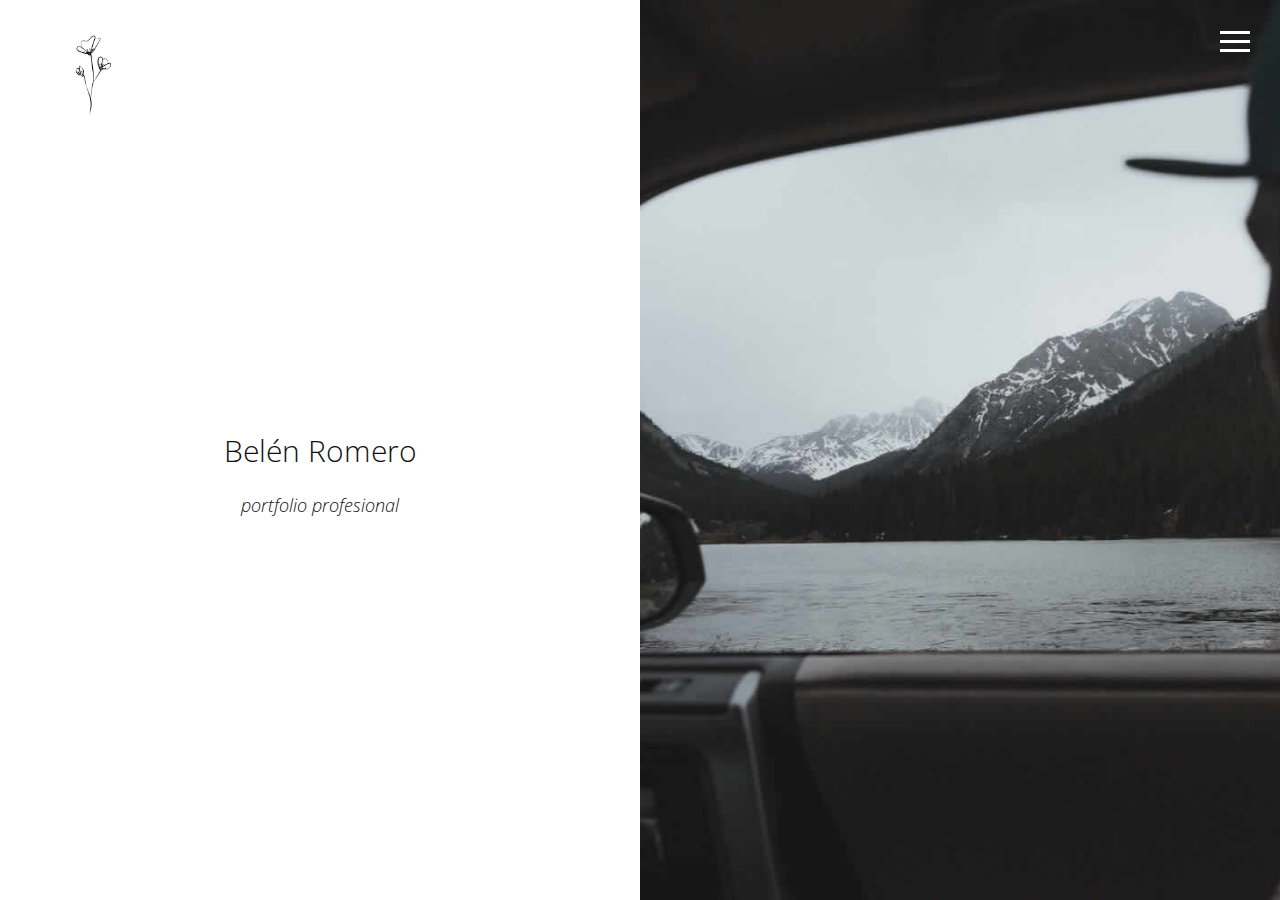
==== index.html @ e31528ba "Add files via upload" ====
<!DOCTYPE html>
<html lang="es">
   <head>
      <meta charset="utf-8">
      <meta http-equiv="X-UA-Compatible" content="IE=edge">
      <meta name="viewport" content="width=device-width, initial-scale=1">
      <meta name="description" content="un portfolio con mis proyectos y trabajos">
      <meta name="author" content="Belén Romero">
      <title>Belén Romero - Portfolio</title>
      <!-- Css -->
      <link href="css/bootstrap.css" rel="stylesheet">
      <link href="css/style.css" rel="stylesheet">
<link rel="icon" href="img/favicon.png" type="image/png">
   </head>
   <body>
      <nav class="navbar navbar-default navbar-fixed-top">
         <div class="col-md-12">
            <div class="nav">
               <button class="btn-nav">
               <span class="icon-bar inverted top"></span>
               <span class="icon-bar inverted middle"></span>
               <span class="icon-bar inverted bottom"></span>
               </button>
            </div>
            <a class="navbar-brand" href="index.html">
            <img class="logo" src="img/logo.png" alt="logo">
            </a>
            <div class="nav-content hideNav hidden">
               <ul class="nav-list vcenter">
                  <li class="nav-item"><a class="item-anchor" href="index.html">Inicio</a></li>
                  <li class="nav-item"><a class="item-anchor" href="about.html">Sobre mi</a></li>
                  <li class="nav-item"><a class="item-anchor" href="portfolio.html">Portfolio</a></li>
                  <li class="nav-item"><a class="item-anchor" href="contact.html">Contacto</a></li>
               </ul>
            </div>
         </div>
      </nav>
      <!-- Header -->
      <div class="span12">
         <div class="col-md-6 no-gutter text-center fill">
            <h2 class="vcenter">Belén Romero</h2>
            <p><i><h4 class="vcenter">portfolio profesional</h4><i><p> 
         </div>
         <div class="col-md-6 no-gutter text-center">
            <div id="header" data-speed="2" data-type="background">
               <div id="headslide" class="carousel slide" data-ride="carousel">
                  <div class="carousel-inner" role="listbox">
                     <div class="item active">
                        <img src="img/4.jpg" alt="Slide">
                     </div>
                     <div class="item">
                        <img src="img/3.jpg" alt="Slide">
                     </div>
                     <div class="item">
                        <img src="img/1.jpg" alt="Slide">
                     </div>
                     <div class="item">
                        <img src="img/2.jpg" alt="Slide">
                     </div>
                  </div>
               </div>
            </div>
         </div>
      </div>
      <div style="clear:both;"></div>
      <!-- script -->
      <script src="js/jquery.js"></script>
      <script src="js/bootstrap.min.js"></script>
      <script src="js/menu-color.js"></script>
      <script src="js/modernizr.js"></script>
      <script src="js/script.js"></script>
   </body>
</html>
---- css/style.css ----
@import url(https://fonts.googleapis.com/css?family=Open+Sans:400,300);
@import 'https://fonts.googleapis.com/css?family=Fauna+One';

/*---------- Global Style ----------*/

body {
    color: #222;
    font-family: 'Fauna One', serif;
    font-size: 17px;
    line-height: 1.8!important;
}
html {
    overflow-x: hidden;
}
h1,
h2,
h3,
h4,
h5,
h6 {
    font-family: 'Open Sans', sans-serif;
    font-weight: 200;
    color: #111;
    line-height: 1.5em;
    margin-top: 0;
}
p {
    font-family: 'Fauna One', serif;
    font-weight: 300;
    margin-top: 1px;
}
p,
ul,
li {
    color: #666;
}
section {
    padding-top: 185px;
    padding-bottom: 185px;
}
.no-gutter {
    padding-right: 0;
    padding-left: 0;
}
a,
a:link {
    color: #666;
}
a:hover,
a:focus,
a:visited {
    color: #666;
    text-decoration: none;
}
.vcenter {
    position: relative;
    top: 50%;
    transform: translateY(-50%);
    -webkit-transform: translateY(-50%);
    -ms-transform: translateY(-50%);
}
.fill {
    height: 100vh;
}
.margin-top-05 {
    margin-top: 0.5em;
}
.margin-top-10 {
    margin-top: 1.0em;
}
.margin-top-15 {
    margin-top: 1.5em;
}
.margin-top-20 {
    margin-top: 2.0em;
}
.margin-top-25 {
    margin-top: 2.5em;
}
.margin-top-30 {
    margin-top: 3.0em;
}
.margin-top-35 {
    margin-top: 3.5em;
}
.margin-top-40 {
    margin-top: 4.0em;
}
.margin-top-45 {
    margin-top: 4.5em;
}

/*---------- Navbar ----------*/

.nav {
    position: relative;
    width: auto;
    display: inline-block;
    border: none;
    float: right;
    z-index: 99999;
}
.navbar-fixed-top {
    padding-top: 10px;
}
.navbar-brand {
    padding-top: 25px;
}
.navbar-brand > img {
    max-width: 127px;
    z-index: 9999;
}
@media (max-width: 768px) {
    .navbar-brand {
        padding-left: 0px;
    }
}
.navbar-default {
    background-color: transparent;
    border-color: transparent;
}
.navbar-default.color-fill {
    background-color: #fff;
    border-color: transparent;
}
.btn-nav {
    background: transparent;
    border: none;
    padding: 15px;
    -webkit-transition: all .5s ease;
    -moz-transition: all .5s ease;
    -ms-transition: all .5s ease;
    -o-transition: all .5s ease;
    transition: all .5s ease;
    cursor: pointer;
    z-index: 99999;
}
@media (max-width: 768px) {
    .btn-nav {
        padding: 15px 0;
    }
}
.btn-nav:focus {
    outline: 0;
}
.icon-bar {
    display: block;
    margin: 6px 0;
    width: 30px;
    height: 3px;
    background-color: #222;
}
.icon-bar.inverted {
    background-color: #fff;
}
@media (max-width: 992px) {
    .icon-bar.inverted {
        background-color: #222;
    }
}
.opaque {
    background-color: #fff!important;
}
.btn-nav:hover .icon-bar {
    -webkit-transition: all 1s ease;
    -moz-transition: all 1s ease;
    -ms-transition: all 1s ease;
    -o-transition: all 1s ease;
    transition: all 1s ease;
    background-color: #555;
}
.nav-content {
    position: fixed;
    top: -100%;
    bottom: 0;
    left: 0;
    right: 0;
    background-color: rgba(255, 255, 255, 1);
    display: block;
    height: 100%;
    z-index: 9;
}
.nav-list {
    list-style: none;
    padding: 0;
    position: relative;
}
.item-anchor {
    color: #fff;
    font-size: 30px;
    font-weight: 100;
    position: relative;
    text-decoration: none;
    padding: 10px;
}
.item-anchor:hover,
.item-anchor:focus {
    color: #ffffff;
    -webkit-transition: all 1s ease;
    -moz-transition: all 1s ease;
    -ms-transition: all 1s ease;
    -o-transition: all 1s ease;
    transition: all 1s ease;
}
.item-anchor:hover:after,
.item-anchor:focus:after {
    width: 100%;
    background: #f7f7f7;
    -webkit-transition: all 1s ease;
    -moz-transition: all 1s ease;
    -ms-transition: all 1s ease;
    -o-transition: all 1s ease;
    transition: all 1s ease;
}
.nav-item {
    font-family: 'Open Sans', sans-serif;
    margin: 10px auto;
    text-align: center;
    color: #222;
}
.nav-item a:link,
.nav-item a:hover,
.nav-item a:focus {
    color: #222;
}
.nav-item a:hover,
.nav-item a:focus {
    border-bottom: 2px solid #222;
}
.animated {
    display: block;
    margin: 0 auto;
}
.animated:hover .icon-bar,
.animated:focus .icon-bar {
    background-color: #fff;
}
.animated:focus {
    cursor: pointer;
    z-index: 9999;
}
.middle {
    margin: 0 auto;
}
.icon-bar {
    -webkit-transition: all .7s ease;
    -moz-transition: all .7s ease;
    -ms-transition: all .7s ease;
    -o-transition: all .7s ease;
    transition: all .7s ease;
    z-index: 999999;
}
.animated .icon-bar {
    z-index: 999999;
    background-color: #222!important;
}
.animated .top {
    -webkit-transform: translateY(7px) rotateZ(45deg);
    -moz-transform: translateY(7px) rotateZ(45deg);
    -ms-transform: translateY(7px) rotateZ(45deg);
    -o-transform: translateY(7px) rotateZ(45deg);
    transform: translateY(7px) rotateZ(45deg);
}
.animated .bottom {
    -webkit-transform: translateY(-11px) rotateZ(-45deg);
    -moz-transform: translateY(-11px) rotateZ(-45deg);
    -ms-transform: translateY(-11px) rotateZ(-45deg);
    -o-transform: translateY(-11px) rotateZ(-45deg);
    transform: translateY(-11px) rotateZ(-45deg);
}
.animated .middle {
    width: 0;
}
@keyframes showNav {
    from {
        top: -100%;
    }
    to {
        top: 0;
    }
}
@-webkit-keyframes showNav {
    from {
        top: -100%;
    }
    to {
        top: 0;
    }
}
@-moz-keyframes showNav {
    from {
        top: -100%;
    }
    to {
        top: 0;
    }
}
@-o-keyframes showNav {
    from {
        top: -100%;
    }
    to {
        top: 0;
    }
}
.showNav {
    -webkit-animation: showNav 1s ease forwards;
    -moz-animation: showNav 1s ease forwards;
    -o-animation: showNav 1s ease forwards;
    animation: showNav 1s ease forwards;
}
@keyframes hideNav {
    from {
        top: 0;
    }
    to {
        top: -100%;
    }
}
@-webkit-keyframes hideNav {
    from {
        top: 0;
    }
    to {
        top: -100%;
    }
}
@-moz-keyframes hideNav {
    from {
        top: 0;
    }
    to {
        top: -100%;
    }
}
@-o-keyframes hideNav {
    from {
        top: 0;
    }
    to {
        top: -100%;
    }
}
.hideNav {
    -webkit-animation: hideNav 1s ease forwards;
    -moz-animation: hideNav 1s ease forwards;
    -o-animation: hideNav 1s ease forwards;
    animation: hideNav 1s ease forwards;
}
.hidden {
    display: none;
}

/*---------- Menu Icon Animation ----------*/

.navbar-toggle * {
    -ms-transition: all 0.4s ease;
    -webkit-transition: all 0.4s ease;
    -moz-transition: all 0.4s ease;
    -o-transition: all 0.4s ease;
    transition: all 0.4s ease;
}
.navbar-toggle {
    border: medium none;
    border-radius: 0;
    color: #fff;
    cursor: pointer;
    height: 50px;
    padding: 16px;
    width: 50px;
    float: right;
    margin-top: 0px;
    margin-bottom: 0px;
}
.navbar-default .navbar-toggle:hover,
.navbar-default .navbar-toggle:focus {
    background-color: #fff;
}
.navbar-default .navbar-toggle,
.navbar-default .navbar-collapse,
.navbar-default .navbar-form {
    border-color: #fff;
}
.navbar-toggle span {
    width: 25px;
    height: 3px;
    margin-bottom: 5px;
    background-color: #222;
    display: block;
}
.navbar-toggle span.bar1 {
    -ms-transform: rotate(45deg);
    -webkit-transform: rotate(45deg);
    -moz-transform: rotate(45deg);
    -o-transform: rotate(45deg);
    transform: rotate(45deg);
    -ms-transform-origin: 1px 3px;
    -webkit-transform-origin: 1px 3px;
    -moz-transform-origin: 1px 3px;
    -o-transform-origin: 1px 3px;
    transform-origin: 1px 3px;
    width: 31px;
}
.navbar-toggle span.bar2 {
    -ms-transform: rotate(-360deg) scale(0);
    -webkit-transform: rotate(-360deg) scale(0);
    -moz-transform: rotate(-360deg) scale(0);
    -o-transform: rotate(-360deg) scale(0);
    transform: rotate(-360deg) scale(0);
}
.navbar-toggle span.bar3 {
    -ms-transform: rotate(-45deg);
    -webkit-transform: rotate(-45deg);
    transform: rotate(-45deg);
    -ms-transform-origin: 8px 2px;
    -webkit-transform-origin: 8px 2px;
    transform-origin: 8px 2px;
    width: 31px;
}
.navbar-toggle.collapsed span.bar1,
.navbar-toggle.collapsed span.bar2,
.navbar-toggle.collapsed span.bar3,
.navbar-toggle.collapsed span.bar4 {
    -ms-transform: none;
    -webkit-transform: none;
    transform: none;
    width: 30px;
}

/*---------- Header ----------*/

#header {
    height: 50%;
    margin: 0 auto;
    position: relative;
    color: #fff;
    text-align: center;
    background-size: cover;
}
#headslide {
    position: relative;
}
#headslide .img-responsive,
#headslide .thumbnail > img,
#headslide .thumbnail a > img,
#headslide .carousel-inner > .item > img,
#headslide .carousel-inner > .item > a > img {
    height: 100vh;
    max-width: none;
    object-fit: cover;
    width: 100%;
}
#header h1,
#header p {
    color: #fff;
}
#header h1 {
    font-size: 3.5em;
}
#header p {
    font-size: 1.5em;
}

/*---------- Portfolio ----------*/

#portfolio {
    padding-top: 185px;
}
.background-image-holder {
    background-attachment: scroll;
    background-clip: border-box;
    background-origin: padding-box;
    background-position: 50% 50% !important;
    background-repeat: repeat;
    background-size: cover !important;
    height: 100%;
    left: 0;
    top: 0;
    transition: all 0.3s ease 0s;
    width: 100%;
    z-index: 1;
}
.background-image {
    height: 100%;
    width: 100%;
    object-fit: cover;
}
.square-thumbs li {
    height: 285px;
}
.lightbox-grid li {
    padding: 8px;
    float: left;
    opacity: 1;
    transition: all 0.3s ease 0s;
}
@media (max-width: 992px) {
    .lightbox-grid li  {
        padding: 8px 0;
    }
}
.lightbox-grid,
.lightbox-grid ul,
.lightbox-grid li {
    overflow: hidden;
    position: relative;
}
.portfolio-sorting {
    padding-left: 15px;
    font-family: 'Open Sans', sans-serif;
}
.portfolio-sorting li a:hover,
.portfolio-sorting li a.active {
    border-bottom: 2px solid #222;
}
.portfolio-item {
    margin-bottom: 30px;
}
.item {
    height: 100vh;
}
.item img {
    width: 100%;
    height: 100vh!important;
    object-fit: cover;
}
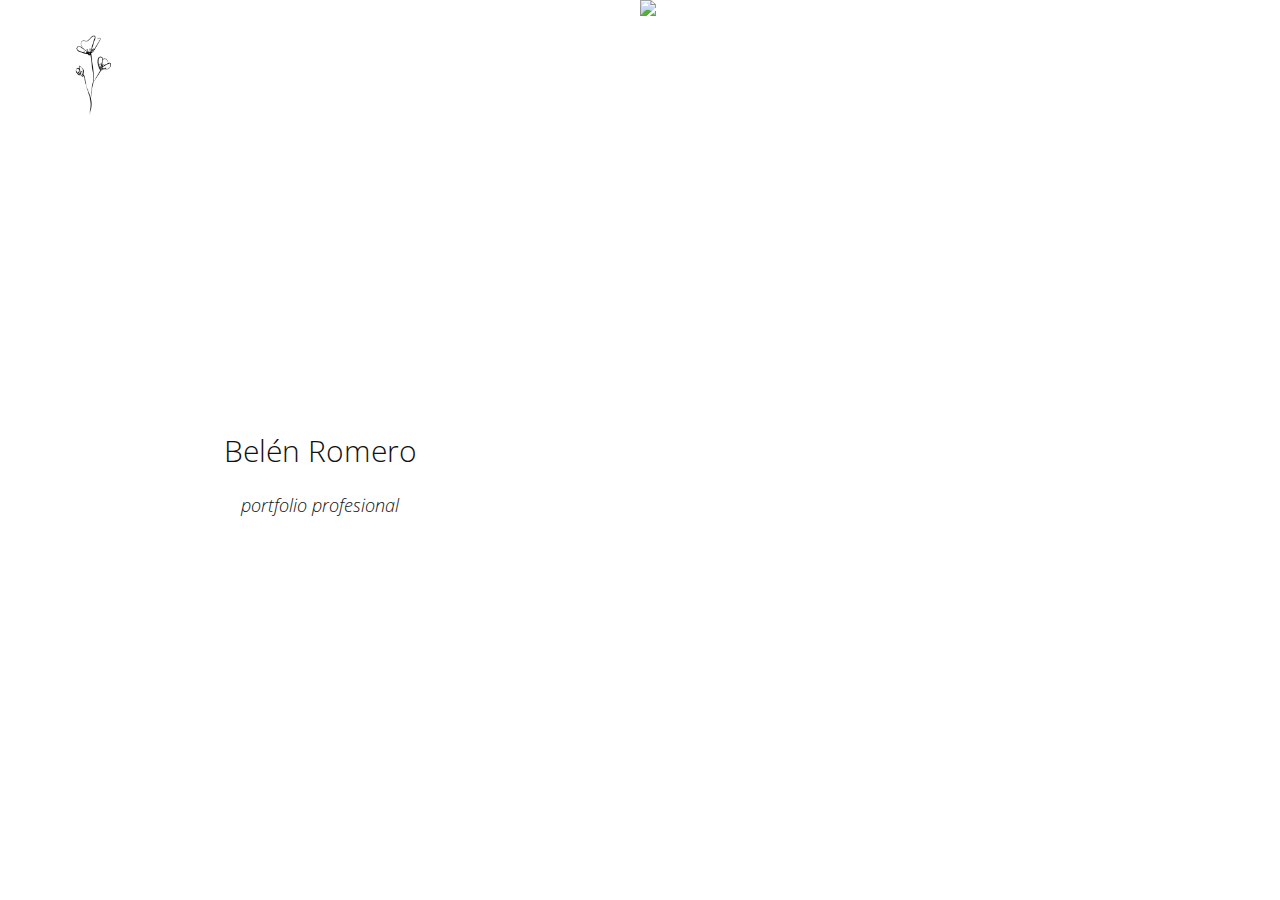
==== commit b714d0ea: "Primera subida" ====
--- a/index.html
+++ b/index.html
@@ -30,6 +30,7 @@
                   <li class="nav-item"><a class="item-anchor" href="index.html">Inicio</a></li>
                   <li class="nav-item"><a class="item-anchor" href="about.html">Sobre mi</a></li>
                   <li class="nav-item"><a class="item-anchor" href="portfolio.html">Portfolio</a></li>
+				  <li class="nav-item"><a class="item-anchor" href="audiovisuales.html">Audiovisuales</a></li>
                   <li class="nav-item"><a class="item-anchor" href="contact.html">Contacto</a></li>
                </ul>
             </div>
@@ -46,16 +47,17 @@
                <div id="headslide" class="carousel slide" data-ride="carousel">
                   <div class="carousel-inner" role="listbox">
                      <div class="item active">
-                        <img src="img/4.jpg" alt="Slide">
+                        <img src="img/retratoscarpeta/Retrato (8).jpg" alt="Slide">
                      </div>
                      <div class="item">
-                        <img src="img/3.jpg" alt="Slide">
+                        <img src="img/retratoscarpeta/Retrato (5).jpg" alt="Slide">
                      </div>
                      <div class="item">
-                        <img src="img/1.jpg" alt="Slide">
+                        <img src="img/fotoperiodismocarpeta/taller (3).jpg" alt="Slide">
                      </div>
                      <div class="item">
-                        <img src="img/2.jpg" alt="Slide">
+                        <img src="img/deportivascarpeta/danza4.jpg" alt="Slide">
+                     </div>
                      </div>
                   </div>
                </div>
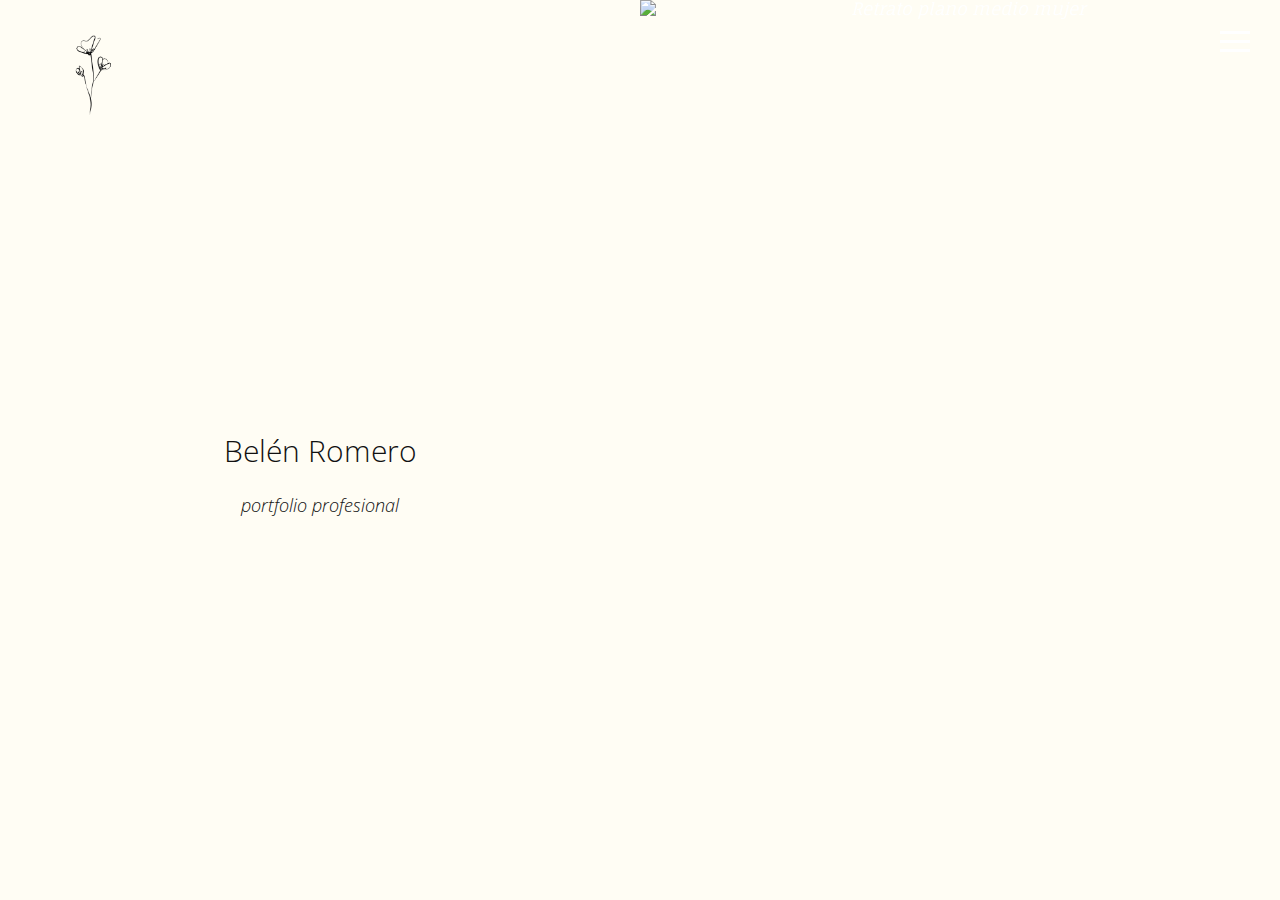
==== commit d32b0d35: "Añadir analitycs" ====
--- a/index.html
+++ b/index.html
@@ -1,6 +1,15 @@
 <!DOCTYPE html>
 <html lang="es">
    <head>
+   <!-- Google tag (gtag.js) -->
+<script async src="https://www.googletagmanager.com/gtag/js?id=G-C85QK74X01"></script>
+<script>
+  window.dataLayer = window.dataLayer || [];
+  function gtag(){dataLayer.push(arguments);}
+  gtag('js', new Date());
+
+  gtag('config', 'G-C85QK74X01');
+</script>
       <meta charset="utf-8">
       <meta http-equiv="X-UA-Compatible" content="IE=edge">
       <meta name="viewport" content="width=device-width, initial-scale=1">
@@ -47,16 +56,16 @@
                <div id="headslide" class="carousel slide" data-ride="carousel">
                   <div class="carousel-inner" role="listbox">
                      <div class="item active">
-                        <img src="img/retratoscarpeta/Retrato (8).jpg" alt="Slide">
+                        <img src="img/retratoscarpeta/Retrato (8).jpg" alt="Retrato plano medio mujer">
                      </div>
                      <div class="item">
-                        <img src="img/retratoscarpeta/Retrato (5).jpg" alt="Slide">
+                        <img src="img/retratoscarpeta/Retrato (5).jpg" alt="Retrato primer plano hombre">
                      </div>
                      <div class="item">
-                        <img src="img/fotoperiodismocarpeta/taller (3).jpg" alt="Slide">
+                        <img src="img/fotoperiodismocarpeta/taller (3).jpg" alt="Imagen de mecánico trabajando en su taller">
                      </div>
                      <div class="item">
-                        <img src="img/deportivascarpeta/danza4.jpg" alt="Slide">
+                        <img src="img/deportivascarpeta/danza4.jpg" alt="Imagen de bailarines en academia de baile">
                      </div>
                      </div>
                   </div>
--- a/css/style.css
+++ b/css/style.css
@@ -8,6 +8,7 @@
     font-family: 'Fauna One', serif;
     font-size: 17px;
     line-height: 1.8!important;
+	background-color: #fffdf4;
 }
 html {
     overflow-x: hidden;
@@ -24,6 +25,7 @@
     line-height: 1.5em;
     margin-top: 0;
 }
+
 p {
     font-family: 'Fauna One', serif;
     font-weight: 300;
@@ -120,7 +122,7 @@
     border-color: transparent;
 }
 .navbar-default.color-fill {
-    background-color: #fff;
+    background-color: #fffdf4;
     border-color: transparent;
 }
 .btn-nav {
@@ -175,7 +177,7 @@
     bottom: 0;
     left: 0;
     right: 0;
-    background-color: rgba(255, 255, 255, 1);
+    background-color: #fffdf4;
     display: block;
     height: 100%;
     z-index: 9;
@@ -195,7 +197,7 @@
 }
 .item-anchor:hover,
 .item-anchor:focus {
-    color: #ffffff;
+    color: #810330;
     -webkit-transition: all 1s ease;
     -moz-transition: all 1s ease;
     -ms-transition: all 1s ease;
@@ -225,7 +227,8 @@
 }
 .nav-item a:hover,
 .nav-item a:focus {
-    border-bottom: 2px solid #222;
+	color: #810330;
+    border-bottom: 2px solid #810330;
 }
 .animated {
     display: block;
@@ -511,7 +514,7 @@
 }
 .portfolio-sorting li a:hover,
 .portfolio-sorting li a.active {
-    border-bottom: 2px solid #222;
+    border-bottom: 2px solid #810330;
 }
 .portfolio-item {
     margin-bottom: 30px;
